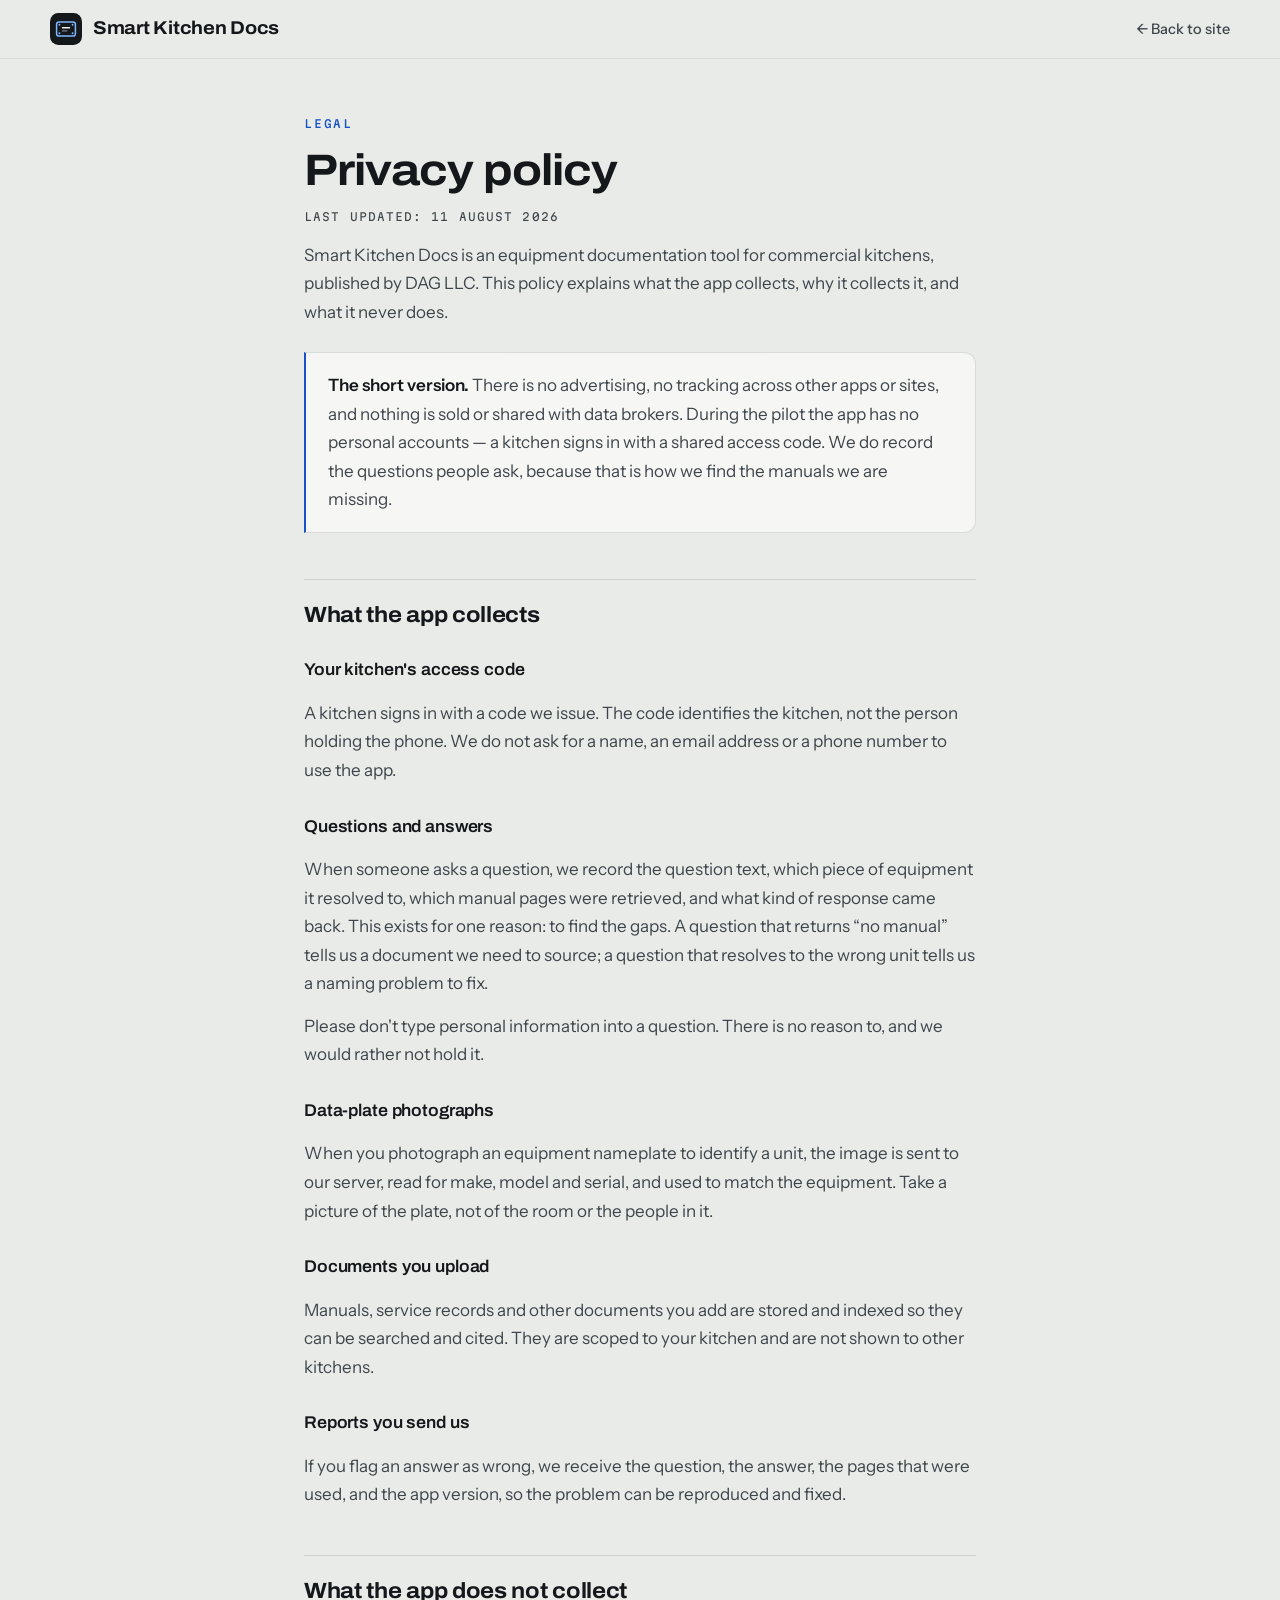
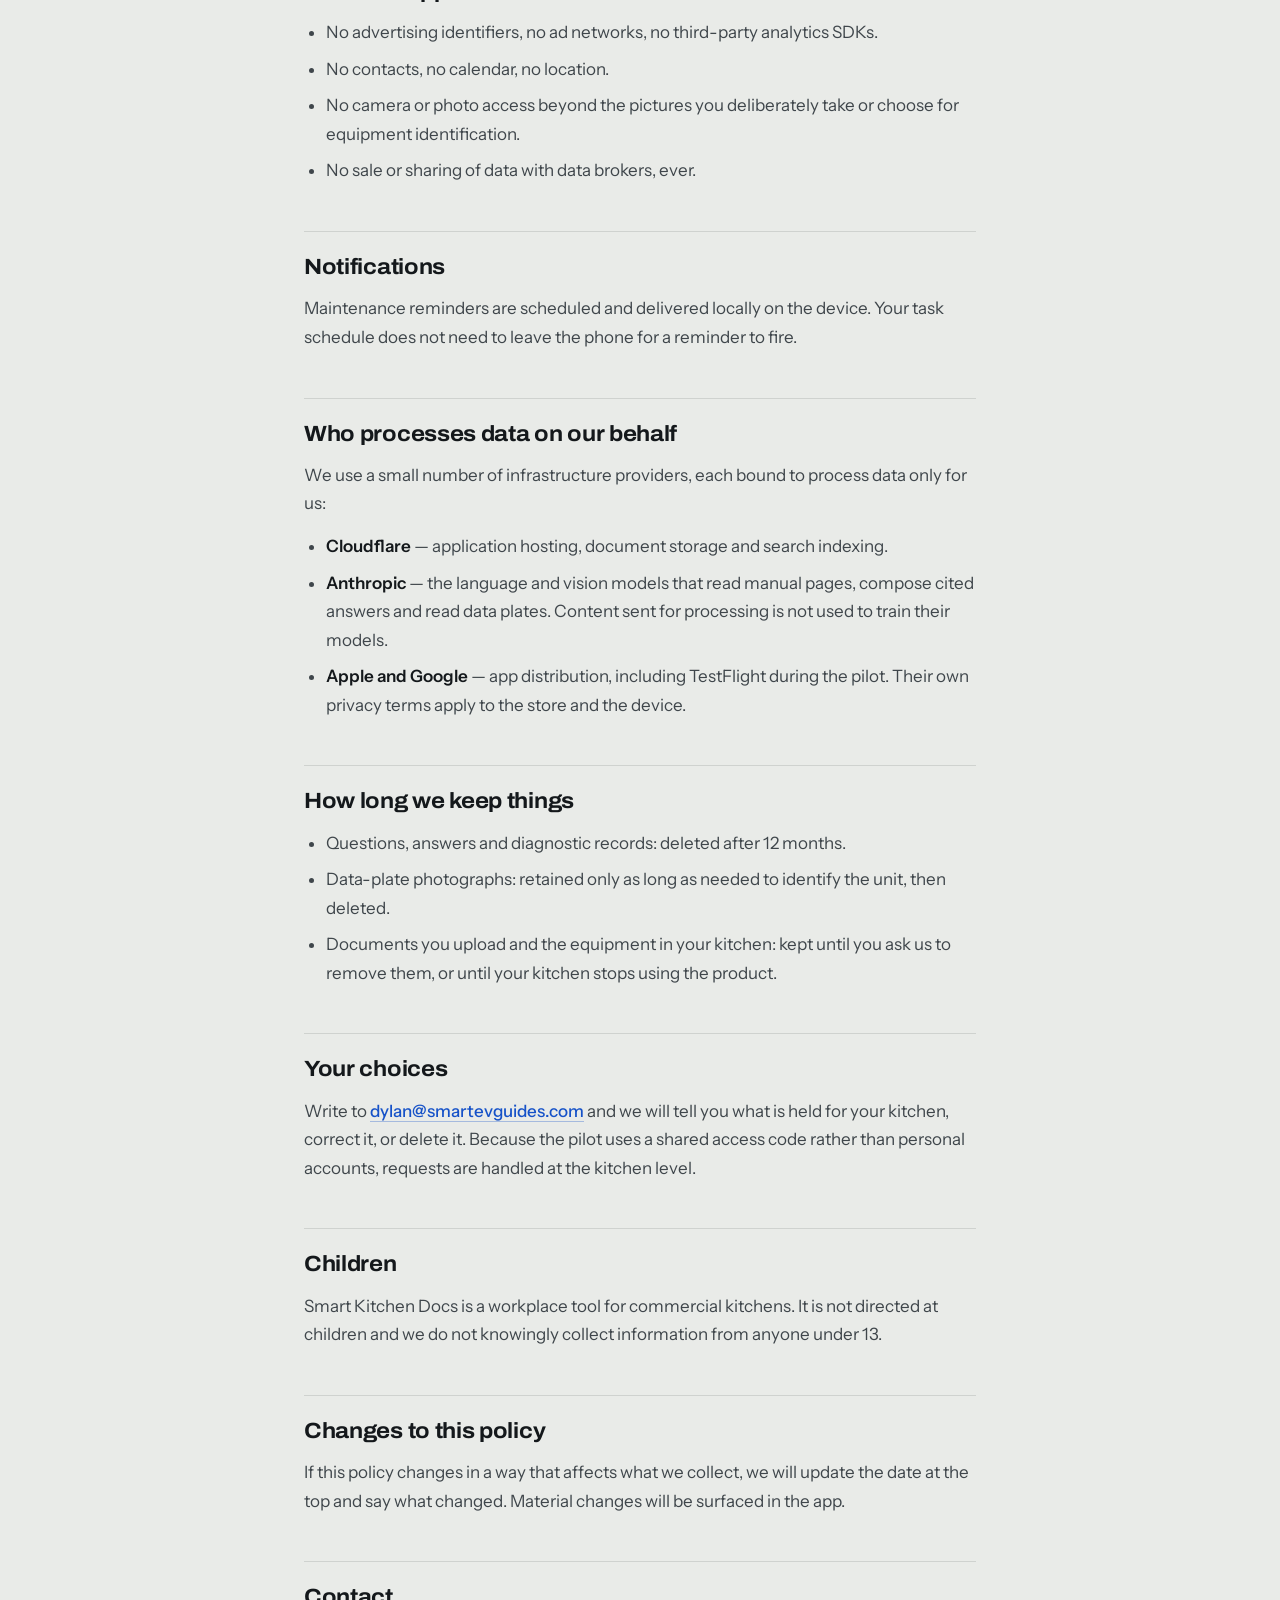
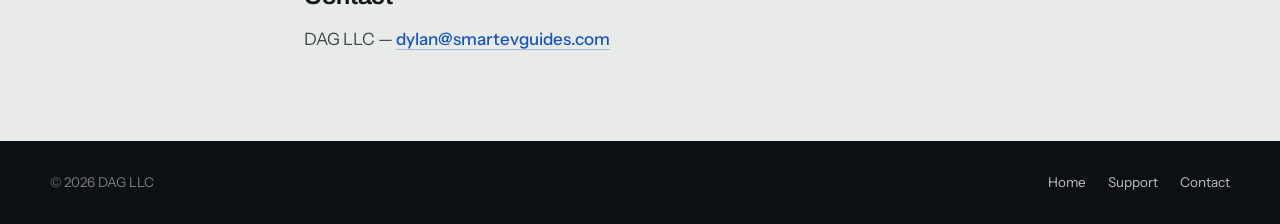
==== privacy.html @ 0e93f89e "Smart Kitchen Docs marketing site Static landing page for SmartKitchenDocs.com, deployed via GitHub " ====
<!DOCTYPE html>
<html lang="en">
<head>
<meta charset="utf-8">
<meta name="viewport" content="width=device-width, initial-scale=1">
<title>Privacy policy — Smart Kitchen Docs</title>
<meta name="description" content="What the Smart Kitchen Docs app collects, why, and what it never does.">
<link rel="canonical" href="https://smartkitchendocs.com/privacy.html">
<link rel="icon" href="favicon.svg" type="image/svg+xml">
<meta name="theme-color" content="#E9EBE8">
<meta name="robots" content="index,follow">
<link rel="preconnect" href="https://fonts.googleapis.com">
<link rel="preconnect" href="https://fonts.gstatic.com" crossorigin>
<link href="https://fonts.googleapis.com/css2?family=Archivo:wdth,wght@104..118,600..800&family=Instrument+Sans:wght@400;500;600&family=Martian+Mono:wght@400..600&display=swap" rel="stylesheet">
<link rel="stylesheet" href="doc.css">
</head>
<body>

<header class="nav">
  <div class="shell nav__row">
    <a class="brand" href="index.html">
      <svg width="32" height="32" viewBox="0 0 34 34" aria-hidden="true">
        <rect width="34" height="34" rx="9" fill="#14181B"/>
        <rect x="7" y="9.5" width="20" height="15" rx="2.5" fill="none" stroke="#7FB6FF" stroke-width="1.6"/>
        <circle cx="10" cy="12.5" r="1" fill="#7FB6FF"/><circle cx="24" cy="12.5" r="1" fill="#7FB6FF"/>
        <circle cx="10" cy="21.5" r="1" fill="#7FB6FF"/><circle cx="24" cy="21.5" r="1" fill="#7FB6FF"/>
        <rect x="12.5" y="15" width="9" height="1.5" rx="0.75" fill="#EDEFEC"/>
        <rect x="12.5" y="18.2" width="6" height="1.5" rx="0.75" fill="#7A8288"/>
      </svg>
      <span class="brand__name">Smart Kitchen Docs</span>
    </a>
    <a class="nav__back" href="index.html">← Back to site</a>
  </div>
</header>

<main class="doc">
  <div class="stencil">Legal</div>
  <h1>Privacy policy</h1>
  <p class="updated">Last updated: 11 August 2026</p>

  <p>Smart Kitchen Docs is an equipment documentation tool for commercial kitchens, published by DAG LLC. This policy explains what the app collects, why it collects it, and what it never does.</p>

  <div class="callout">
    <p><strong>The short version.</strong> There is no advertising, no tracking across other apps or sites, and nothing is sold or shared with data brokers. During the pilot the app has no personal accounts — a kitchen signs in with a shared access code. We do record the questions people ask, because that is how we find the manuals we are missing.</p>
  </div>

  <h2>What the app collects</h2>

  <h3>Your kitchen's access code</h3>
  <p>A kitchen signs in with a code we issue. The code identifies the kitchen, not the person holding the phone. We do not ask for a name, an email address or a phone number to use the app.</p>

  <h3>Questions and answers</h3>
  <p>When someone asks a question, we record the question text, which piece of equipment it resolved to, which manual pages were retrieved, and what kind of response came back. This exists for one reason: to find the gaps. A question that returns “no manual” tells us a document we need to source; a question that resolves to the wrong unit tells us a naming problem to fix.</p>
  <p>Please don't type personal information into a question. There is no reason to, and we would rather not hold it.</p>

  <h3>Data-plate photographs</h3>
  <p>When you photograph an equipment nameplate to identify a unit, the image is sent to our server, read for make, model and serial, and used to match the equipment. Take a picture of the plate, not of the room or the people in it.</p>

  <h3>Documents you upload</h3>
  <p>Manuals, service records and other documents you add are stored and indexed so they can be searched and cited. They are scoped to your kitchen and are not shown to other kitchens.</p>

  <h3>Reports you send us</h3>
  <p>If you flag an answer as wrong, we receive the question, the answer, the pages that were used, and the app version, so the problem can be reproduced and fixed.</p>

  <h2>What the app does not collect</h2>
  <ul>
    <li>No advertising identifiers, no ad networks, no third-party analytics SDKs.</li>
    <li>No contacts, no calendar, no location.</li>
    <li>No camera or photo access beyond the pictures you deliberately take or choose for equipment identification.</li>
    <li>No sale or sharing of data with data brokers, ever.</li>
  </ul>

  <h2>Notifications</h2>
  <p>Maintenance reminders are scheduled and delivered locally on the device. Your task schedule does not need to leave the phone for a reminder to fire.</p>

  <h2>Who processes data on our behalf</h2>
  <p>We use a small number of infrastructure providers, each bound to process data only for us:</p>
  <ul>
    <li><strong>Cloudflare</strong> — application hosting, document storage and search indexing.</li>
    <li><strong>Anthropic</strong> — the language and vision models that read manual pages, compose cited answers and read data plates. Content sent for processing is not used to train their models.</li>
    <li><strong>Apple and Google</strong> — app distribution, including TestFlight during the pilot. Their own privacy terms apply to the store and the device.</li>
  </ul>

  <h2>How long we keep things</h2>
  <ul>
    <li>Questions, answers and diagnostic records: deleted after 12 months.</li>
    <li>Data-plate photographs: retained only as long as needed to identify the unit, then deleted.</li>
    <li>Documents you upload and the equipment in your kitchen: kept until you ask us to remove them, or until your kitchen stops using the product.</li>
  </ul>

  <h2>Your choices</h2>
  <p>Write to <a href="mailto:dylan@smartevguides.com?subject=Privacy%20%E2%80%94%20Smart%20Kitchen%20Docs">dylan@smartevguides.com</a> and we will tell you what is held for your kitchen, correct it, or delete it. Because the pilot uses a shared access code rather than personal accounts, requests are handled at the kitchen level.</p>

  <h2>Children</h2>
  <p>Smart Kitchen Docs is a workplace tool for commercial kitchens. It is not directed at children and we do not knowingly collect information from anyone under 13.</p>

  <h2>Changes to this policy</h2>
  <p>If this policy changes in a way that affects what we collect, we will update the date at the top and say what changed. Material changes will be surfaced in the app.</p>

  <h2>Contact</h2>
  <p>DAG LLC — <a href="mailto:dylan@smartevguides.com">dylan@smartevguides.com</a></p>
</main>

<footer class="foot">
  <div class="shell foot__inner">
    <span>© 2026 DAG LLC</span>
    <span class="foot__links">
      <a href="index.html">Home</a>
      <a href="support.html">Support</a>
      <a href="mailto:dylan@smartevguides.com">Contact</a>
    </span>
  </div>
</footer>

</body>
</html>
---- doc.css ----
/* Shared styling for the secondary document pages (privacy, support).
   Same tokens as index.html, set for long-form reading. */

:root{
  --porcelain:#E9EBE8;
  --panel:#F6F7F5;
  --ink:#14181B;
  --ink-deep:#0D1013;
  /* Deliberately darker than index.html's --graphite (#4E565B): these pages
     are long-form prose, and the lighter body grey that suits short marketing
     paragraphs gets tiring over a full privacy policy. The only token that
     differs between the two files — keep the rest in sync by hand. */
  --graphite:#3F464B;
  --muted:#7A8288;
  --line:rgba(20,24,27,0.12);
  --line-soft:rgba(20,24,27,0.08);
  --flame:#1652C8;
  --flame-deep:#103F9C;
  --on-dark:#EDEFEC;
  --on-dark-dim:#767E83;

  --display:'Archivo', system-ui, sans-serif;
  --body:'Instrument Sans', system-ui, sans-serif;
  --mono:'Martian Mono', ui-monospace, monospace;
}

*{ box-sizing:border-box; }
body{
  margin:0; background:var(--porcelain); color:var(--ink);
  font-family:var(--body); font-size:17px; line-height:1.68;
  -webkit-font-smoothing:antialiased;
}
::selection{ background:var(--flame); color:#fff; }
:focus-visible{ outline:2px solid var(--flame); outline-offset:3px; border-radius:4px; }

.shell{ max-width:1180px; margin:0 auto; padding:0 24px; }

/* nav */
.nav{
  background:rgba(233,235,232,0.9);
  backdrop-filter:blur(14px); -webkit-backdrop-filter:blur(14px);
  border-bottom:1px solid var(--line-soft);
  position:sticky; top:0; z-index:60;
}
.nav__row{ display:flex; align-items:center; justify-content:space-between; gap:20px; padding:13px 0; }
.brand{ display:flex; align-items:center; gap:11px; text-decoration:none; color:inherit; }
.brand__name{ font-family:var(--display); font-weight:700; font-stretch:108%; font-size:18.5px; letter-spacing:-0.015em; }
.nav__back{ text-decoration:none; color:var(--graphite); font-size:14.5px; font-weight:500; }
.nav__back:hover{ color:var(--ink); }

/* document body */
.doc{ max-width:720px; margin:0 auto; padding:56px 24px 88px; }
.stencil{
  font-family:var(--mono); font-weight:500; font-size:11px;
  letter-spacing:0.16em; text-transform:uppercase; color:var(--flame);
}
.doc h1{
  font-family:var(--display); font-weight:700; font-stretch:112%;
  font-size:clamp(31px,4.6vw,44px); line-height:1.06; letter-spacing:-0.022em;
  margin:14px 0 0;
}
.doc h2{
  font-family:var(--display); font-weight:700; font-stretch:108%;
  font-size:22px; line-height:1.2; letter-spacing:-0.014em;
  margin:46px 0 0; padding-top:22px; border-top:1px solid var(--line);
}
.doc h3{
  font-family:var(--display); font-weight:600; font-stretch:104%;
  font-size:17px; letter-spacing:-0.008em; margin:28px 0 0;
}
.doc p{ margin:14px 0 0; color:var(--graphite); }
.doc ul, .doc ol{ margin:14px 0 0; padding-left:22px; color:var(--graphite); }
.doc li{ margin:8px 0; }
.doc a{ color:var(--flame); font-weight:500; text-decoration:none; border-bottom:1px solid rgba(22,82,200,0.32); }
.doc a:hover{ border-bottom-color:var(--flame); }
.doc strong{ color:var(--ink); font-weight:600; }

.updated{
  font-family:var(--mono); font-size:11px; letter-spacing:0.1em;
  text-transform:uppercase; color:var(--muted); margin-top:16px;
}

.callout{
  background:var(--panel); border:1px solid var(--line);
  border-left:2px solid var(--flame);
  border-radius:0 12px 12px 0; padding:18px 22px; margin:26px 0 0;
}
.callout p:first-child{ margin-top:0; }

.faq{
  background:var(--panel); border:1px solid var(--line);
  border-radius:14px; padding:22px 24px; margin-top:18px;
}
.faq h3{ margin-top:0; }

/* footer */
.foot{ background:var(--ink-deep); color:var(--on-dark-dim); }
.foot__inner{
  display:flex; flex-wrap:wrap; justify-content:space-between; gap:14px;
  padding:30px 0; font-size:13.5px;
}
.foot a{ color:#B9C0C3; text-decoration:none; }
.foot a:hover{ color:var(--on-dark); }
.foot__links{ display:flex; gap:22px; flex-wrap:wrap; }

@media (max-width:640px){
  body{ font-size:16px; }
  .doc{ padding-top:40px; }
}
@media (prefers-reduced-motion:reduce){
  *,*::before,*::after{ animation-duration:.001ms !important; transition-duration:.001ms !important; }
}
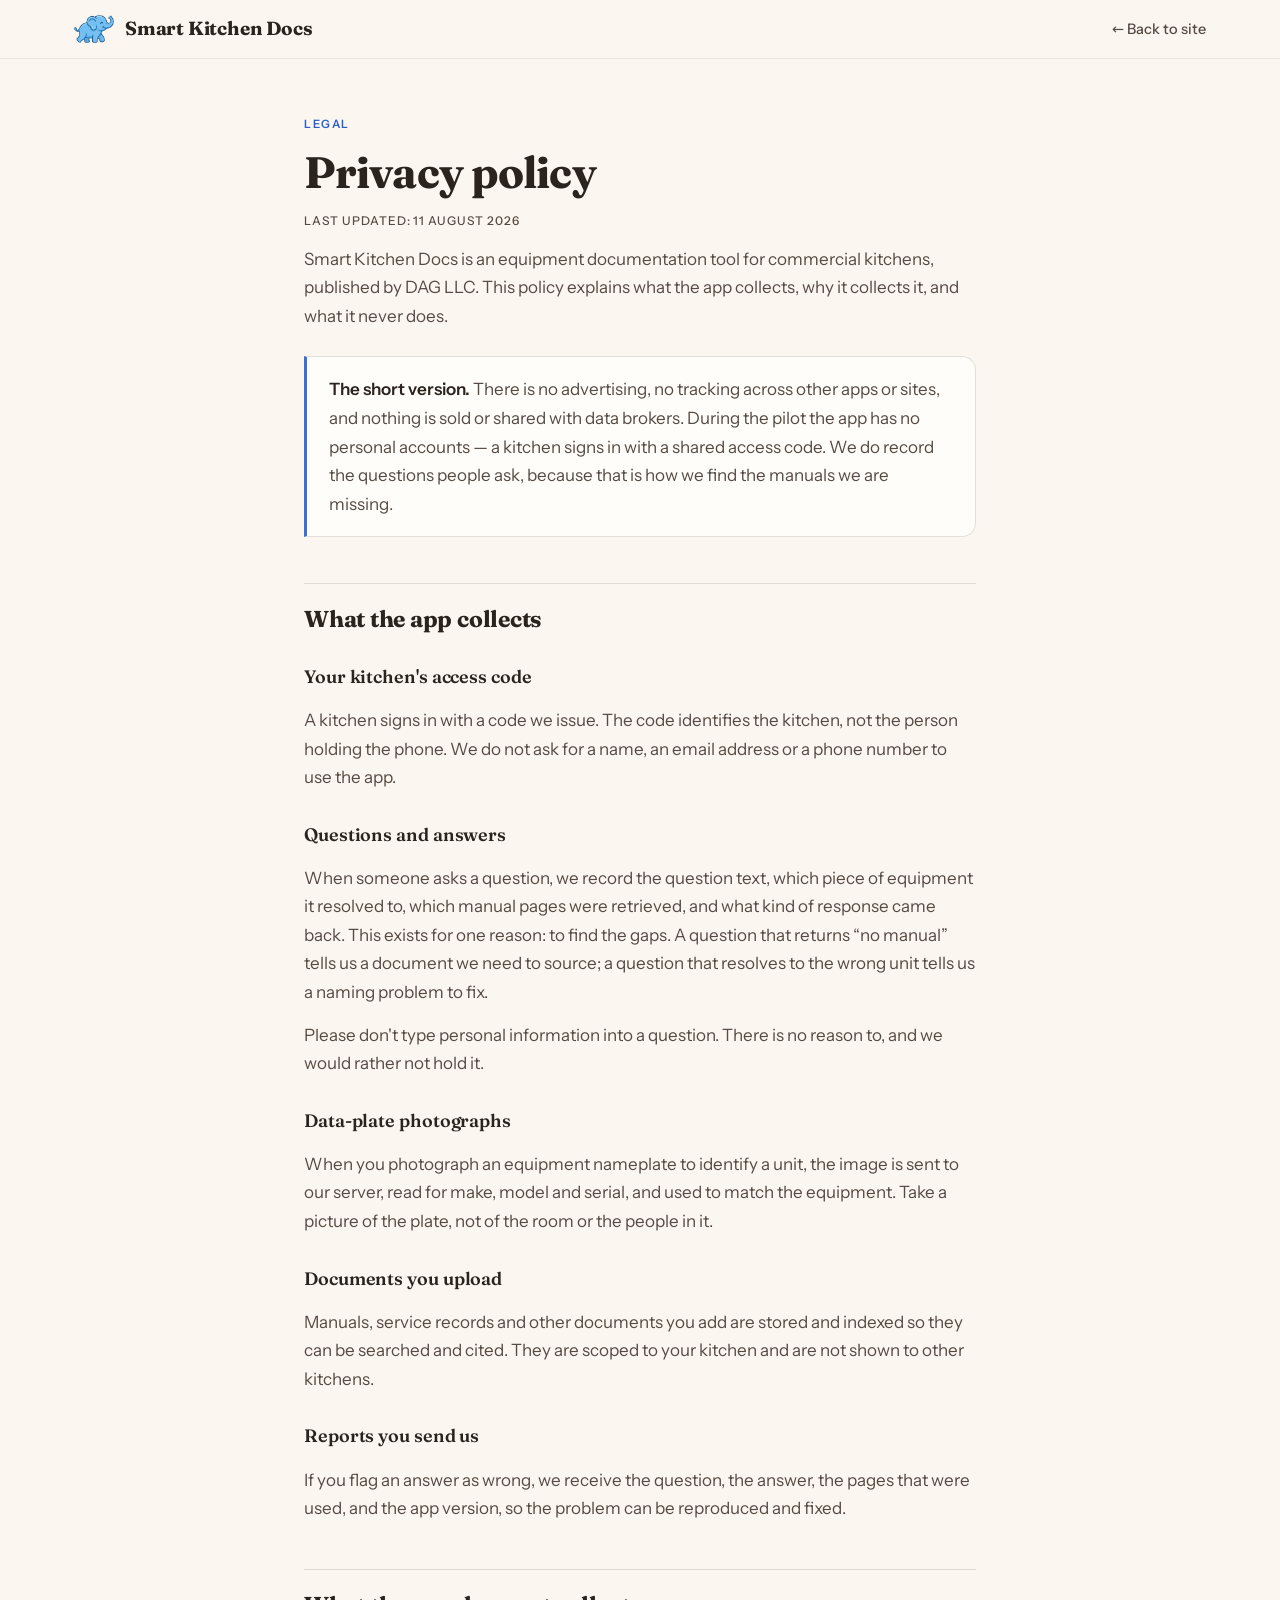
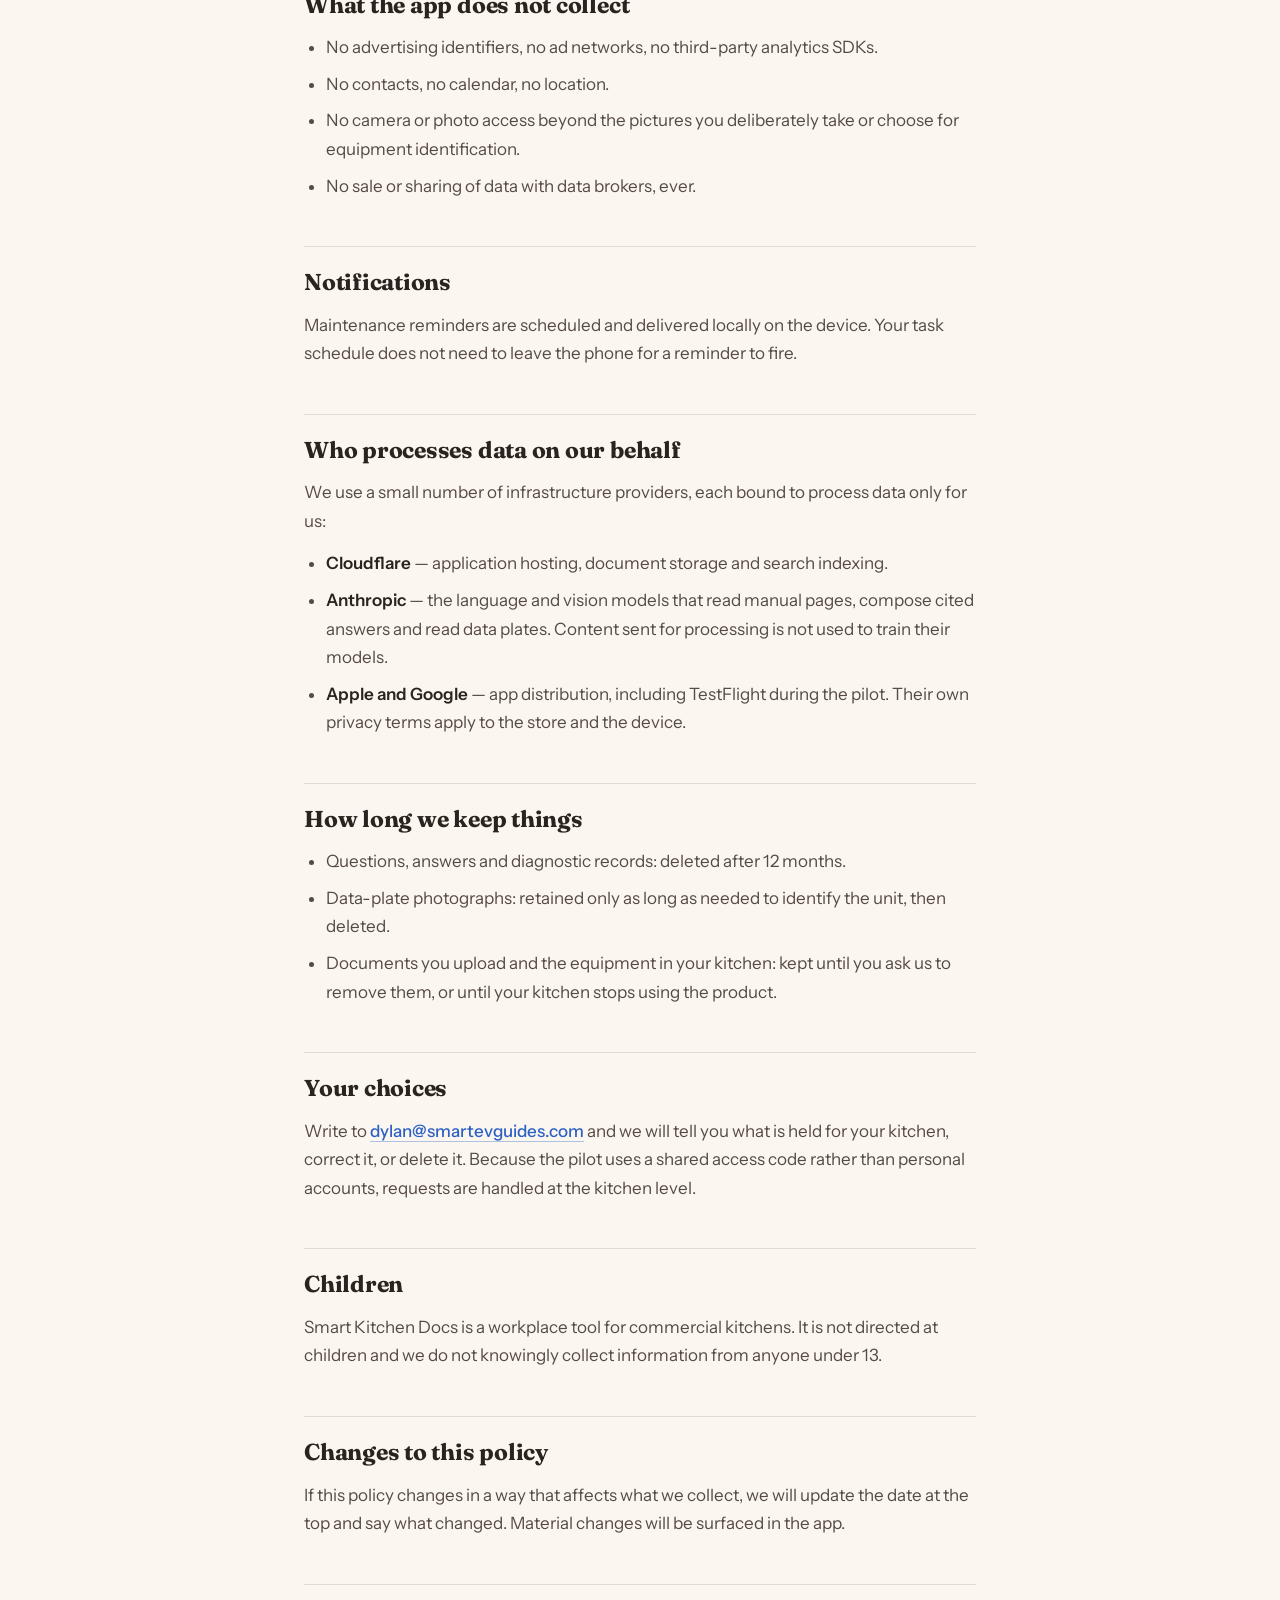
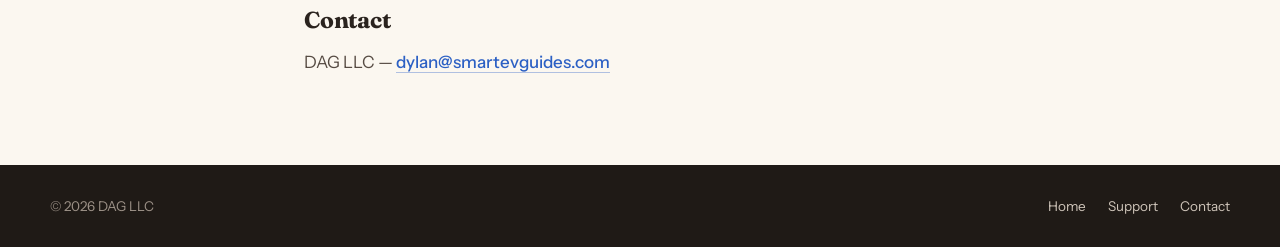
==== commit db488f73: "Rebrand site to Nellie and add Log in button Warm paper palette, Fraunces + Instrument Sans, Nellie " ====
--- a/privacy.html
+++ b/privacy.html
@@ -6,12 +6,12 @@
 <title>Privacy policy — Smart Kitchen Docs</title>
 <meta name="description" content="What the Smart Kitchen Docs app collects, why, and what it never does.">
 <link rel="canonical" href="https://smartkitchendocs.com/privacy.html">
-<link rel="icon" href="favicon.svg" type="image/svg+xml">
-<meta name="theme-color" content="#E9EBE8">
+<link rel="icon" href="assets/nellie.png" type="image/png">
+<link rel="apple-touch-icon" href="assets/nellie.png">
+<meta name="theme-color" content="#FBF7F0">
 <meta name="robots" content="index,follow">
-<link rel="preconnect" href="https://fonts.googleapis.com">
-<link rel="preconnect" href="https://fonts.gstatic.com" crossorigin>
-<link href="https://fonts.googleapis.com/css2?family=Archivo:wdth,wght@104..118,600..800&family=Instrument+Sans:wght@400;500;600&family=Martian+Mono:wght@400..600&display=swap" rel="stylesheet">
+<link rel="preload" href="assets/fonts/Fraunces-var.woff2" as="font" type="font/woff2" crossorigin>
+<link rel="preload" href="assets/fonts/InstrumentSans-var.woff2" as="font" type="font/woff2" crossorigin>
 <link rel="stylesheet" href="doc.css">
 </head>
 <body>
@@ -19,14 +19,7 @@
 <header class="nav">
   <div class="shell nav__row">
     <a class="brand" href="index.html">
-      <svg width="32" height="32" viewBox="0 0 34 34" aria-hidden="true">
-        <rect width="34" height="34" rx="9" fill="#14181B"/>
-        <rect x="7" y="9.5" width="20" height="15" rx="2.5" fill="none" stroke="#7FB6FF" stroke-width="1.6"/>
-        <circle cx="10" cy="12.5" r="1" fill="#7FB6FF"/><circle cx="24" cy="12.5" r="1" fill="#7FB6FF"/>
-        <circle cx="10" cy="21.5" r="1" fill="#7FB6FF"/><circle cx="24" cy="21.5" r="1" fill="#7FB6FF"/>
-        <rect x="12.5" y="15" width="9" height="1.5" rx="0.75" fill="#EDEFEC"/>
-        <rect x="12.5" y="18.2" width="6" height="1.5" rx="0.75" fill="#7A8288"/>
-      </svg>
+      <img class="brand__mark" src="assets/nellie.png" alt="" width="40" height="28">
       <span class="brand__name">Smart Kitchen Docs</span>
     </a>
     <a class="nav__back" href="index.html">← Back to site</a>
--- a/doc.css
+++ b/doc.css
@@ -1,27 +1,32 @@
 /* Shared styling for the secondary document pages (privacy, support).
    Same tokens as index.html, set for long-form reading. */
 
+@font-face{font-family:"Fraunces";src:url("assets/fonts/Fraunces-var.woff2") format("woff2-variations");font-weight:600 700;font-display:swap}
+@font-face{font-family:"Instrument Sans";src:url("assets/fonts/InstrumentSans-var.woff2") format("woff2-variations");font-weight:400 700;font-display:swap}
+@font-face{font-family:"Courier Prime";src:url("assets/fonts/CourierPrime-400.woff2") format("woff2");font-weight:400;font-display:swap}
+
 :root{
-  --porcelain:#E9EBE8;
-  --panel:#F6F7F5;
-  --ink:#14181B;
-  --ink-deep:#0D1013;
-  /* Deliberately darker than index.html's --graphite (#4E565B): these pages
-     are long-form prose, and the lighter body grey that suits short marketing
+  --porcelain:#FBF7F0;
+  --panel:#FFFDF9;
+  --ink:#2A231E;
+  --ink-deep:#1F1A16;
+  /* Deliberately darker than index.html's --graphite (#6E625A): these pages
+     are long-form prose, and the lighter body taupe that suits short marketing
      paragraphs gets tiring over a full privacy policy. The only token that
      differs between the two files — keep the rest in sync by hand. */
-  --graphite:#3F464B;
-  --muted:#7A8288;
-  --line:rgba(20,24,27,0.12);
-  --line-soft:rgba(20,24,27,0.08);
-  --flame:#1652C8;
-  --flame-deep:#103F9C;
-  --on-dark:#EDEFEC;
-  --on-dark-dim:#767E83;
+  --graphite:#564B43;
+  --muted:#857A71;
+  --line:rgba(42,35,30,0.13);
+  --line-soft:rgba(42,35,30,0.08);
+  --flame:#3A72D4;
+  --flame-text:#2C60C4;
+  --flame-deep:#24509E;
+  --on-dark:#F6F0E7;
+  --on-dark-dim:#9C9187;
 
-  --display:'Archivo', system-ui, sans-serif;
+  --display:'Fraunces', Georgia, serif;
   --body:'Instrument Sans', system-ui, sans-serif;
-  --mono:'Martian Mono', ui-monospace, monospace;
+  --mono:'Courier Prime', ui-monospace, monospace;
 }
 
 *{ box-sizing:border-box; }
@@ -30,66 +35,68 @@
   font-family:var(--body); font-size:17px; line-height:1.68;
   -webkit-font-smoothing:antialiased;
 }
-::selection{ background:var(--flame); color:#fff; }
+::selection{ background:rgba(58,114,212,0.24); color:var(--ink); }
 :focus-visible{ outline:2px solid var(--flame); outline-offset:3px; border-radius:4px; }
 
 .shell{ max-width:1180px; margin:0 auto; padding:0 24px; }
 
 /* nav */
 .nav{
-  background:rgba(233,235,232,0.9);
+  background:rgba(251,247,240,0.9);
   backdrop-filter:blur(14px); -webkit-backdrop-filter:blur(14px);
   border-bottom:1px solid var(--line-soft);
   position:sticky; top:0; z-index:60;
 }
-.nav__row{ display:flex; align-items:center; justify-content:space-between; gap:20px; padding:13px 0; }
+.nav__row{ display:flex; align-items:center; justify-content:space-between; gap:20px; padding-top:13px; padding-bottom:13px; }
 .brand{ display:flex; align-items:center; gap:11px; text-decoration:none; color:inherit; }
-.brand__name{ font-family:var(--display); font-weight:700; font-stretch:108%; font-size:18.5px; letter-spacing:-0.015em; }
+.brand__mark{ height:28px; width:auto; flex:0 0 auto; }
+.brand__name{ font-family:var(--display); font-weight:700; font-size:19px; letter-spacing:-0.01em; }
 .nav__back{ text-decoration:none; color:var(--graphite); font-size:14.5px; font-weight:500; }
 .nav__back:hover{ color:var(--ink); }
 
 /* document body */
 .doc{ max-width:720px; margin:0 auto; padding:56px 24px 88px; }
 .stencil{
-  font-family:var(--mono); font-weight:500; font-size:11px;
-  letter-spacing:0.16em; text-transform:uppercase; color:var(--flame);
+  font-family:var(--body); font-weight:600; font-size:11.5px;
+  letter-spacing:0.14em; text-transform:uppercase; color:var(--flame-text);
 }
 .doc h1{
-  font-family:var(--display); font-weight:700; font-stretch:112%;
-  font-size:clamp(31px,4.6vw,44px); line-height:1.06; letter-spacing:-0.022em;
+  font-family:var(--display); font-weight:700;
+  font-size:clamp(31px,4.6vw,44px); line-height:1.1; letter-spacing:-0.02em;
   margin:14px 0 0;
 }
 .doc h2{
-  font-family:var(--display); font-weight:700; font-stretch:108%;
-  font-size:22px; line-height:1.2; letter-spacing:-0.014em;
+  font-family:var(--display); font-weight:700;
+  font-size:23px; line-height:1.2; letter-spacing:-0.01em;
   margin:46px 0 0; padding-top:22px; border-top:1px solid var(--line);
 }
 .doc h3{
-  font-family:var(--display); font-weight:600; font-stretch:104%;
-  font-size:17px; letter-spacing:-0.008em; margin:28px 0 0;
+  font-family:var(--display); font-weight:600;
+  font-size:18px; letter-spacing:-0.005em; margin:28px 0 0;
 }
 .doc p{ margin:14px 0 0; color:var(--graphite); }
 .doc ul, .doc ol{ margin:14px 0 0; padding-left:22px; color:var(--graphite); }
 .doc li{ margin:8px 0; }
-.doc a{ color:var(--flame); font-weight:500; text-decoration:none; border-bottom:1px solid rgba(22,82,200,0.32); }
-.doc a:hover{ border-bottom-color:var(--flame); }
+.doc a{ color:var(--flame-text); font-weight:500; text-decoration:none; border-bottom:1px solid rgba(44,96,196,0.36); }
+.doc a:hover{ border-bottom-color:var(--flame-text); }
 .doc strong{ color:var(--ink); font-weight:600; }
 
 .updated{
-  font-family:var(--mono); font-size:11px; letter-spacing:0.1em;
+  font-family:var(--body); font-weight:500; font-size:12px; letter-spacing:0.08em;
   text-transform:uppercase; color:var(--muted); margin-top:16px;
 }
 
 .callout{
   background:var(--panel); border:1px solid var(--line);
-  border-left:2px solid var(--flame);
-  border-radius:0 12px 12px 0; padding:18px 22px; margin:26px 0 0;
+  border-left:3px solid var(--flame);
+  border-radius:0 14px 14px 0; padding:18px 22px; margin:26px 0 0;
 }
 .callout p:first-child{ margin-top:0; }
 
 .faq{
   background:var(--panel); border:1px solid var(--line);
-  border-radius:14px; padding:22px 24px; margin-top:18px;
+  border-radius:18px; padding:22px 24px; margin-top:18px;
+  box-shadow:0 1px 2px rgba(42,35,30,.05),0 8px 24px rgba(42,35,30,.04);
 }
 .faq h3{ margin-top:0; }
 
@@ -99,7 +106,7 @@
   display:flex; flex-wrap:wrap; justify-content:space-between; gap:14px;
   padding:30px 0; font-size:13.5px;
 }
-.foot a{ color:#B9C0C3; text-decoration:none; }
+.foot a{ color:#CFC5BA; text-decoration:none; }
 .foot a:hover{ color:var(--on-dark); }
 .foot__links{ display:flex; gap:22px; flex-wrap:wrap; }
 
